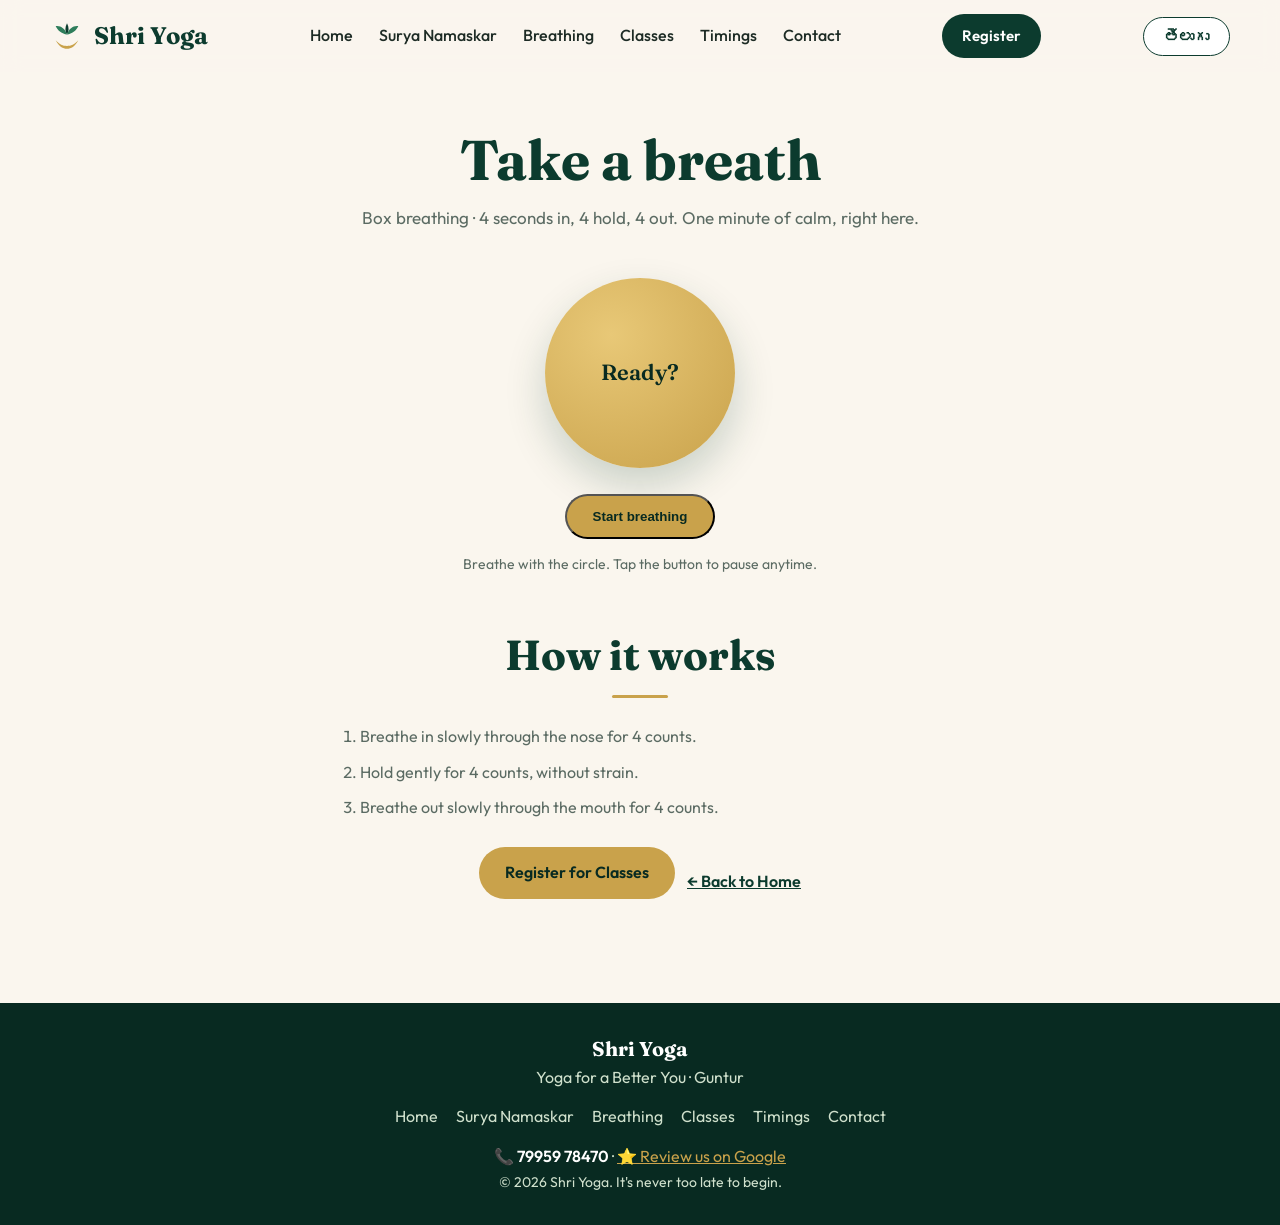
==== breathe.html @ 30322339 "Menu site: neat home plus Surya and Breathing pages" ====
<!DOCTYPE html>
<html lang="en">
<head>
<meta charset="UTF-8">
<meta name="viewport" content="width=device-width, initial-scale=1.0">
<link rel="preconnect" href="https://fonts.googleapis.com">
<link rel="preconnect" href="https://fonts.gstatic.com" crossorigin>
<link href="https://fonts.googleapis.com/css2?family=Fraunces:opsz,wght@9..144,500;9..144,600;9..144,700&family=Outfit:wght@400;500;600;700&display=swap" rel="stylesheet">
<link rel="stylesheet" href="styles.css">
<link rel="icon" href="data:image/svg+xml,<svg xmlns='http://www.w3.org/2000/svg' viewBox='0 0 64 64'><rect width='64' height='64' rx='14' fill='%230c3b2e'/><path d='M32 12c4.5 8 4.5 15 0 22-4.5-7-4.5-14 0-22Z' fill='%23c9a24b'/><path d='M14 26c6 2 11 7 14 13-7-1-12-6-14-13Zm36 0c-6 2-11 7-14 13 7-1 12-6 14-13Z' fill='%23c9a24b'/><path d='M12 40c6 6 13 9 20 9s14-3 20-9c-5 8-12 12-20 12S17 48 12 40Z' fill='%23c9a24b'/></svg>">
<title>Breathing Exercises — Shri Yoga, Guntur</title>
<meta name="description" content="Box breathing with Shri Yoga, Guntur — breathe in 4, hold 4, breathe out 4.">
</head>
<body>
<nav id="nav">
  <div class="wrap nav-in">
    <a class="logo" href="index.html">
      <svg viewBox="0 0 48 48" fill="none" aria-hidden="true"><path d="M24 6c3 6 3 11 0 16-3-5-3-10 0-16Z" fill="#0c3b2e"/><path d="M24 22c-7-1-13-5-16-12 7-1 13 3 16 12Zm0 0c7-1 13-5 16-12-7-1-13 3-16 12Z" fill="#2e7d5b"/><path d="M8 30c6 6 10 8 16 8s10-2 16-8c-5 9-10 12-16 12S13 39 8 30Z" fill="#c9a24b"/></svg>
      Shri Yoga
    </a>
    <button class="menu-btn" id="menuBtn" type="button" aria-label="Menu">☰</button>
    <ul class="nav-links">
      <li><a href="index.html">Home</a></li>
      <li><a href="surya.html">Surya Namaskar</a></li>
      <li><a href="breathe.html">Breathing</a></li>
      <li><a href="index.html#classes">Classes</a></li>
      <li><a href="index.html#timings">Timings</a></li>
      <li><a href="index.html#contact">Contact</a></li>
    </ul>
    <a class="btn small" href="https://forms.gle/aTSgxCUhNtvd9ntq8" target="_blank" rel="noopener">Register</a>
    <button class="btn small lang-btn" id="langToggle" type="button">తెలుగు</button>
  </div>
</nav>

<header class="page-hero" id="top">
  <div class="wrap">
    <h1>Take a breath</h1>
    <p class="sub">Box breathing · 4 seconds in, 4 hold, 4 out. One minute of calm, right here.</p>
  </div>
</header>
<section class="section" style="padding-top:10px">
  <div class="wrap">
    <div class="breathe-wrap reveal">
      <div class="breathe-circle" id="breatheCircle"><span id="breathePhase">Ready?</span></div>
      <button class="btn gold" id="breatheBtn" type="button">Start breathing</button>
      <p class="breathe-note">Breathe with the circle. Tap the button to pause anytime.</p>
    </div>
    <h2 class="reveal" style="margin-top:56px">How it works</h2>
    <ol class="steps-list reveal">
      <li>Breathe in slowly through the nose for 4 counts.</li>
      <li>Hold gently for 4 counts, without strain.</li>
      <li>Breathe out slowly through the mouth for 4 counts.</li>
    </ol>
    <div class="cta-row reveal"><a class="btn gold" href="https://forms.gle/aTSgxCUhNtvd9ntq8" target="_blank" rel="noopener">Register for Classes</a><a class="back-link" href="index.html">← Back to Home</a></div>
  </div>
</section>

<footer>
  <b>Shri Yoga</b><br>
  <span class="foot-tag">Yoga for a Better You · Guntur</span><br>
  <div class="foot-links"><a href="index.html">Home</a><a href="surya.html">Surya Namaskar</a><a href="breathe.html">Breathing</a><a href="index.html#classes">Classes</a><a href="index.html#timings">Timings</a><a href="index.html#contact">Contact</a></div>
  <a href="tel:+917995978470" style="color:#fff;text-decoration:none;font-weight:600">📞 79959 78470</a> · <a href="https://g.page/r/CbifOy_LYxk5EBE/review" target="_blank" rel="noopener" style="color:#c9a24b">⭐ Review us on Google</a><br>
  <span style="font-size:14px">© 2026 Shri Yoga. It's never too late to begin.</span>
</footer>
<div class="sticky-bar">
  <a href="tel:+917995978470">📞 Call</a>
  <a href="https://wa.me/917995978470?text=Hi%20Shri%20Yoga!%20I%27d%20like%20to%20register%20for%20yoga%20classes." target="_blank" rel="noopener">💬 WhatsApp</a>
  <a class="gold" href="https://forms.gle/aTSgxCUhNtvd9ntq8" target="_blank" rel="noopener">Register</a>
</div>
<script src="app.js"></script>
</body>
</html>
---- styles.css ----
:root{
    --green:#0c3b2e; --green-dark:#082a21; --green-soft:#e7efe6;
    --cream:#faf6ee; --cream-2:#f3ecdd; --gold:#c9a24b; --gold-soft:#f3e9c8;
    --ink:#1d2b25; --muted:#5b6b63; --white:#ffffff;
    --shadow:0 18px 40px rgba(12,59,46,.14); --radius:22px;
  }
  *{margin:0;padding:0;box-sizing:border-box}
  html{scroll-behavior:smooth}
  body{font-family:'Outfit',system-ui,sans-serif;background:var(--cream);color:var(--ink);line-height:1.6;overflow-x:hidden}
  h1,h2,h3{font-family:'Fraunces',Georgia,serif;color:var(--green);line-height:1.15}
  a{color:inherit}
  .wrap{max-width:1120px;margin:0 auto;padding:0 20px}
  /* Nav */
  nav{position:sticky;top:0;z-index:50;background:rgba(250,246,238,.9);backdrop-filter:blur(10px);transition:box-shadow .3s}
  nav.scrolled{box-shadow:0 8px 30px rgba(12,59,46,.12)}
  .nav-in{display:flex;align-items:center;justify-content:space-between;padding:14px 0}
  .logo{display:flex;align-items:center;gap:10px;font-family:'Fraunces',Georgia,serif;font-size:24px;font-weight:700;color:var(--green);text-decoration:none}
  .logo svg{width:34px;height:34px}
  .nav-links{display:flex;gap:26px;list-style:none}
  .nav-links a{text-decoration:none;font-weight:500;color:var(--ink)}
  .nav-links a:hover{color:var(--green)}
  .btn{display:inline-block;background:var(--green);color:#fff;text-decoration:none;font-weight:600;padding:13px 26px;border-radius:999px;transition:transform .25s,box-shadow .25s,background .25s}
  .btn:hover{transform:translateY(-2px);box-shadow:0 12px 24px rgba(12,59,46,.28);background:var(--green-dark)}
  .btn.gold{background:var(--gold);color:var(--green-dark)}
  .btn.gold:hover{background:#b8913a}
  .btn.light{background:#fff;color:var(--green);border:1.5px solid var(--green)}
  .btn.small{padding:10px 20px;font-size:15px}
  /* Hero */
  .hero{padding:56px 0 64px;position:relative}
  .hero-grid{display:grid;grid-template-columns:1.05fr .95fr;gap:48px;align-items:center}
  .eyebrow{display:inline-block;background:var(--green-soft);color:var(--green);font-weight:700;letter-spacing:.14em;text-transform:uppercase;font-size:13px;padding:8px 16px;border-radius:999px}
  .hero h1{font-size:clamp(42px,6vw,68px);margin:20px 0 16px}
  .hero h1 em{color:var(--gold);font-style:normal}
  .hero p{font-size:18px;color:var(--muted);max-width:520px}
  .hero-cta{display:flex;gap:14px;flex-wrap:wrap;margin-top:28px}
  .hero-note{margin-top:18px;font-size:14px;color:var(--muted)}
  .hero-note b{color:#b3541e}
  .hero-img{position:relative}
  .hero-img img{width:100%;border-radius:28px;box-shadow:var(--shadow),0 0 0 1px rgba(201,162,75,.45);display:block;animation:imgIn .9s ease forwards,floaty 6s ease-in-out 1s infinite}
  @keyframes floaty{0%,100%{transform:translateY(0)}50%{transform:translateY(-10px)}}
  .float-badge{position:absolute;left:-14px;bottom:26px;background:var(--green);color:#fff;padding:12px 18px;border-radius:16px;box-shadow:var(--shadow);font-weight:600;font-size:15px}
  .float-badge span{color:var(--gold)}
  /* Reveal on scroll */
  .reveal{opacity:0;transform:translateY(26px);transition:opacity .7s ease,transform .7s ease}
  .reveal.visible{opacity:1;transform:none}
  /* Benefits */
  .section{padding:72px 0}
  .section h2{font-size:clamp(30px,4vw,42px);text-align:center}
  .section .sub{text-align:center;color:var(--muted);max-width:560px;margin:12px auto 0;font-size:17px}
  .benefits{display:grid;grid-template-columns:repeat(4,1fr);gap:18px;margin-top:40px}
  .benefit{background:#fff;border-radius:var(--radius);padding:28px 20px;text-align:center;box-shadow:0 8px 24px rgba(12,59,46,.07);transition:transform .3s,box-shadow .3s}
  .benefit:hover{transform:translateY(-6px);box-shadow:var(--shadow)}
  .benefit .ic{width:64px;height:64px;border-radius:50%;display:flex;align-items:center;justify-content:center;margin:0 auto 14px;font-size:28px}
  .benefit h3{font-size:20px}
  /* Offer banner */
  .offer{background:linear-gradient(135deg,var(--green),var(--green-dark));border-radius:28px;color:#fff;padding:40px;text-align:center;position:relative;overflow:hidden}
  .offer h2{color:#fff;font-size:clamp(28px,4vw,38px)}
  .offer p{color:#d8e4d6;margin-top:8px}
  .countdown{display:flex;gap:14px;justify-content:center;margin-top:26px;flex-wrap:wrap}
  .cd{background:rgba(255,255,255,.1);border:1px solid rgba(255,255,255,.2);border-radius:16px;padding:14px 18px;min-width:86px}
  .cd b{display:block;font-size:30px;font-family:'Fraunces',Georgia,serif;color:var(--gold)}
  .cd span{font-size:12px;letter-spacing:.12em;text-transform:uppercase;color:#cfe0cc}
  .offer-prices{margin-top:24px;font-size:18px}
  .offer-prices s{opacity:.6}
  .offer-prices b{color:var(--gold)}
  /* Pricing */
  .pricing{display:grid;grid-template-columns:1fr 1fr;gap:22px;margin-top:40px}
  .price-card{background:#fff;border-radius:26px;padding:36px 32px;box-shadow:0 8px 24px rgba(12,59,46,.07);position:relative;overflow:hidden;transition:transform .3s,box-shadow .3s}
  .price-card:hover{transform:translateY(-6px);box-shadow:var(--shadow)}
  .price-card.featured{border:2px solid var(--gold)}
  .tag{position:absolute;top:20px;right:-34px;transform:rotate(38deg);background:var(--gold);color:var(--green-dark);font-weight:700;font-size:13px;padding:6px 40px}
  .price-card h3{font-size:24px}
  .price-card .mode{color:var(--muted);margin:6px 0 18px}
  .price-row{margin:14px 0 4px}
  .price-row s{color:#9aa79f;font-size:22px}
  .price-row .now{font-family:'Fraunces',Georgia,serif;font-size:52px;color:var(--green);font-weight:700;line-height:1}
  .price-card ul{list-style:none;margin:20px 0 26px;color:var(--muted)}
  .price-card li{padding:7px 0 7px 28px;position:relative}
  .price-card li::before{content:"✓";position:absolute;left:0;color:var(--green);font-weight:700}
  /* Timings */
  .timings{display:grid;grid-template-columns:1fr 1fr;gap:22px;margin-top:40px}
  .time-card{background:#fff;border-radius:26px;padding:32px;display:flex;gap:20px;align-items:center;box-shadow:0 8px 24px rgba(12,59,46,.07);transition:transform .3s}
  .time-card:hover{transform:translateY(-4px)}
  .time-ic{width:72px;height:72px;flex:none;border-radius:50%;display:flex;align-items:center;justify-content:center;font-size:32px}
  .time-card h3{font-size:22px}
  .time-card .t{font-size:22px;font-weight:700;color:var(--ink)}
  .slots{text-align:center;margin-top:26px;font-weight:600;color:#b3541e}
  .pulse{display:inline-block;width:10px;height:10px;background:#d97706;border-radius:50%;margin-right:8px;animation:pulse 1.6s infinite}
  @keyframes pulse{0%{box-shadow:0 0 0 0 rgba(217,119,6,.5)}70%{box-shadow:0 0 0 10px rgba(217,119,6,0)}100%{box-shadow:0 0 0 0 rgba(217,119,6,0)}}
  /* Contact */
  .contact-grid{display:grid;grid-template-columns:1fr 1.1fr;gap:22px;margin-top:40px;align-items:stretch}
  .contact-card{background:#fff;border-radius:26px;padding:34px;box-shadow:0 8px 24px rgba(12,59,46,.07)}
  .contact-card h3{font-size:22px;margin-bottom:14px}
  .contact-card p{color:var(--muted);margin-bottom:18px}
  .contact-actions{display:flex;gap:12px;flex-wrap:wrap}
  .map{border:0;width:100%;height:100%;min-height:320px;border-radius:26px;box-shadow:0 8px 24px rgba(12,59,46,.07)}
  /* Gold underline accent under section headings */
  .section h2::after{content:"";display:block;width:56px;height:3px;background:var(--gold);margin:16px auto 0;border-radius:3px}
  /* Nav link underline grow */
  .nav-links a{position:relative;padding-bottom:4px}
  .nav-links a::after{content:"";position:absolute;left:0;bottom:0;width:0;height:2px;background:var(--gold);transition:width .3s}
  .nav-links a:hover::after{width:100%}
  /* Hero entrance */
  @keyframes rise{from{opacity:0;transform:translateY(26px)}to{opacity:1;transform:none}}
  @keyframes imgIn{from{opacity:0;transform:scale(.96)}to{opacity:1;transform:scale(1)}}
  .hero-copy > *{opacity:0;animation:rise .85s cubic-bezier(.22,.8,.3,1) forwards}
  .hero-copy > *:nth-child(1){animation-delay:.05s}
  .hero-copy > *:nth-child(2){animation-delay:.15s}
  .hero-copy > *:nth-child(3){animation-delay:.25s}
  .hero-copy > *:nth-child(4){animation-delay:.35s}
  .hero-copy > *:nth-child(5){animation-delay:.45s}
  .hero-copy > *:nth-child(6){animation-delay:.55s}
  /* Hero sunrise glow */
  .hero-img::before{content:"";position:absolute;width:75%;height:75%;right:-8%;top:-10%;background:radial-gradient(circle,rgba(201,162,75,.5),transparent 70%);filter:blur(18px);z-index:0}
  .hero-img img{position:relative;z-index:1}
  .float-badge{z-index:2}
  /* Gold marquee ribbon */
  .ribbon{background:var(--green);color:var(--gold);overflow:hidden;padding:13px 0;border-block:1px solid rgba(201,162,75,.4)}
  .ribbon-track{display:flex;width:max-content;animation:scrollX 30s linear infinite}
  .ribbon-track span{font-family:'Fraunces',Georgia,serif;font-size:18px;letter-spacing:.08em;white-space:nowrap}
  @keyframes scrollX{to{transform:translateX(-50%)}}
  /* Sticky mobile contact bar */
  .sticky-bar{display:none}
  /* v4 visual polish */
  .hero h1 em{background:linear-gradient(120deg,#c9a24b,#e8c877);-webkit-background-clip:text;background-clip:text;color:transparent}
  .benefit{border-top:4px solid rgba(201,162,75,.55)}
  .price-card{border-top:4px solid rgba(201,162,75,.55)}
  #classes{background:#eaf2e8}
  #contact{background:var(--cream-2)}
  .offer::after{content:"";position:absolute;top:0;left:-60%;width:40%;height:100%;background:linear-gradient(100deg,transparent,rgba(255,255,255,.14),transparent);transform:skewX(-20deg);animation:shine 5.5s ease-in-out infinite}
  @keyframes shine{0%,55%{left:-60%}100%{left:130%}}
  .foot-links{display:flex;gap:18px;justify-content:center;flex-wrap:wrap;margin:14px 0}
  .foot-links a{color:#cfe0cc;text-decoration:none}
  .foot-links a:hover{color:#fff}
  /* v5: desktop polish */
  @media(min-width:1100px){
    .wrap{max-width:1180px}
    .hero{padding:72px 0 84px}
    .hero-grid{gap:64px}
    .section{padding:84px 0}
    .benefits{gap:22px}
  }
  /* v5: greeting + day themes */
  .hero-greet{color:var(--gold);font-weight:700;letter-spacing:.12em;text-transform:uppercase;font-size:13px;margin-bottom:10px}
  body.dusk .hero{background:linear-gradient(180deg,#fdf3df,#fbeed3)}
  body.night .hero{background:linear-gradient(180deg,#0c3b2e,#082a21)}
  body.night .hero h1{color:#faf6ee}
  body.night .hero p{color:#cfe0cc}
  body.night .eyebrow{background:rgba(255,255,255,.12);color:#f3e9c8}
  body.night .hero-note{color:#9db8a6}
  .lang-btn{background:#fff;color:var(--green);border:1.5px solid var(--green)}
  /* v5: blooming lotus */
  .lotus-wrap{text-align:center;margin-top:6px}
  .lotus-svg{width:150px;height:100px;overflow:visible}
  .lotus-petal{transform-box:view-box;transform-origin:60px 78px;transform:rotate(var(--r)) scaleY(calc(.45 + .55*var(--bloom,.45)))}
  /* v5: Surya explorer */
  .explorer{margin-top:30px}
  .exp-title{color:#fff;font-size:24px}
  .exp-sub{color:#cfe0cc;margin-top:6px}
  .chips{display:flex;flex-wrap:wrap;gap:10px;justify-content:center;margin-top:20px}
  .chip{background:rgba(255,255,255,.1);border:1px solid rgba(255,255,255,.25);color:#e9efe8;padding:9px 14px;border-radius:999px;font-weight:600;cursor:pointer;font-size:14px}
  .chip.active{background:var(--gold);color:#082a21;border-color:var(--gold)}
  .exp-card{margin:20px auto 0;max-width:560px;background:rgba(255,255,255,.08);border:1px solid rgba(255,255,255,.18);border-radius:18px;padding:22px}
  .exp-card b{display:block;color:#fff;font-family:'Fraunces',Georgia,serif;font-size:22px}
  .exp-card span{display:inline-block;margin-top:8px;background:var(--gold);color:#082a21;font-weight:700;font-size:13px;padding:5px 12px;border-radius:999px}
  .exp-card p{color:#d8e4d6;margin-top:10px}
  /* v5: next batch pill */
  .next-batch{text-align:center;margin-top:22px}
  .next-batch span{display:inline-block;background:#e7efe6;border:1px solid #cfe0cc;color:#0c3b2e;font-weight:600;padding:11px 22px;border-radius:999px}
  /* v5: breathe widget */
  .breathe-wrap{text-align:center}
  .breathe-circle{width:190px;height:190px;margin:26px auto;border-radius:50%;background:radial-gradient(circle at 35% 30%,#e8c877,#c9a24b);display:flex;align-items:center;justify-content:center;box-shadow:0 18px 40px rgba(12,59,46,.2);transition:transform 4s ease-in-out}
  .breathe-circle span{font-family:'Fraunces',Georgia,serif;font-size:22px;color:#082a21;font-weight:600;padding:0 14px}
  .breathe-note{color:var(--muted);margin-top:14px;font-size:14px}
  /* Surya Namaskar */
  .surya{background:linear-gradient(160deg,var(--green),var(--green-dark));border-radius:28px;padding:44px 34px;color:#e9efe8;text-align:center}
  .surya h2{color:#fff}
  .surya .sub{color:#cfe0cc}
  .surya-frame{margin-top:30px;border-radius:20px;overflow:hidden;box-shadow:0 24px 50px rgba(0,0,0,.35)}
  .surya-scroll{overflow-x:auto}
  .surya-scroll img{display:block;width:100%;min-width:760px;animation:breathe 7s ease-in-out infinite}
  @keyframes breathe{0%,100%{transform:scale(1)}50%{transform:scale(1.018)}}
  .surya-note{margin-top:16px;font-size:13px;color:#9db8a6}
  footer{background:var(--green-dark);color:#cfe0cc;text-align:center;padding:30px 20px;margin-top:20px}
  footer b{color:#fff;font-family:'Fraunces',Georgia,serif;font-size:20px}
  @media(max-width:820px){
    .hero-grid,.pricing,.timings,.contact-grid{grid-template-columns:1fr}
    .benefits{grid-template-columns:1fr 1fr}
    .nav-links{display:none}
    .surya{padding:32px 18px}
    .hero{padding-top:36px}
    body{padding-bottom:58px}
    .sticky-bar{display:flex;position:fixed;left:0;right:0;bottom:0;z-index:70;background:var(--green);padding:10px 12px;gap:10px;justify-content:center;box-shadow:0 -6px 20px rgba(0,0,0,.25)}
    .sticky-bar a{flex:1;text-align:center;background:rgba(255,255,255,.12);color:#fff;text-decoration:none;font-weight:600;padding:11px 6px;border-radius:999px;font-size:14px}
    .sticky-bar a.gold{background:var(--gold);color:var(--green-dark)}
    .float-badge{left:10px}
  }

/* menu: hamburger + page heroes */
.menu-btn{display:none}
.page-hero{padding:56px 0 10px;text-align:center}
.page-hero h1{font-size:clamp(38px,5vw,56px)}
.page-hero .sub{color:var(--muted);max-width:560px;margin:12px auto 0;font-size:17px}
.back-link{display:inline-block;margin-top:22px;font-weight:600;color:var(--green)}
.steps-list{max-width:560px;margin:26px auto;text-align:left;color:var(--muted)}
.steps-list li{margin:10px 0}
.cta-row{display:flex;gap:12px;justify-content:center;flex-wrap:wrap;margin-top:26px}
@media(max-width:820px){
  .menu-btn{display:block;background:none;border:0;font-size:26px;color:var(--green);cursor:pointer;line-height:1}
  .nav-links{display:none}
  .nav-links.open{display:flex;flex-direction:column;position:absolute;top:100%;left:0;right:0;background:var(--cream);padding:18px 20px;gap:14px;box-shadow:0 18px 30px rgba(12,59,46,.15)}
}
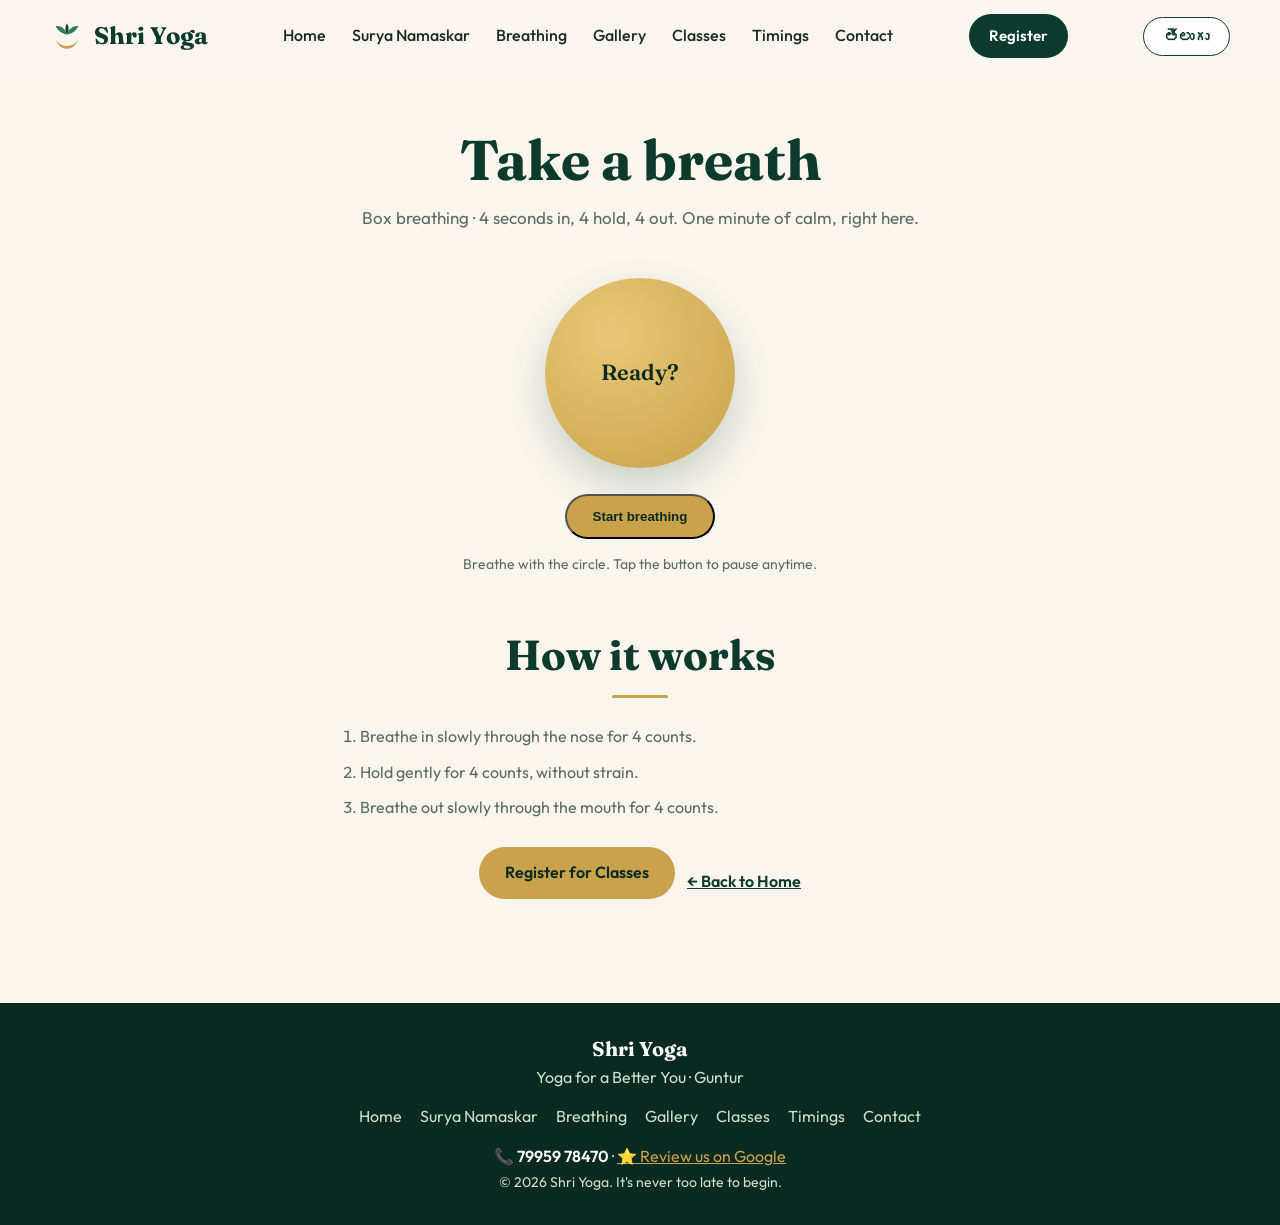
==== commit 647bf749: "Gallery page: 3 online plus 29 offline class photos, home preview strip" ====
--- a/breathe.html
+++ b/breathe.html
@@ -23,6 +23,7 @@
       <li><a href="index.html">Home</a></li>
       <li><a href="surya.html">Surya Namaskar</a></li>
       <li><a href="breathe.html">Breathing</a></li>
+      <li><a href="gallery.html">Gallery</a></li>
       <li><a href="index.html#classes">Classes</a></li>
       <li><a href="index.html#timings">Timings</a></li>
       <li><a href="index.html#contact">Contact</a></li>
@@ -58,7 +59,7 @@
 <footer>
   <b>Shri Yoga</b><br>
   <span class="foot-tag">Yoga for a Better You · Guntur</span><br>
-  <div class="foot-links"><a href="index.html">Home</a><a href="surya.html">Surya Namaskar</a><a href="breathe.html">Breathing</a><a href="index.html#classes">Classes</a><a href="index.html#timings">Timings</a><a href="index.html#contact">Contact</a></div>
+  <div class="foot-links"><a href="index.html">Home</a><a href="surya.html">Surya Namaskar</a><a href="breathe.html">Breathing</a><a href="gallery.html">Gallery</a><a href="index.html#classes">Classes</a><a href="index.html#timings">Timings</a><a href="index.html#contact">Contact</a></div>
   <a href="tel:+917995978470" style="color:#fff;text-decoration:none;font-weight:600">📞 79959 78470</a> · <a href="https://g.page/r/CbifOy_LYxk5EBE/review" target="_blank" rel="noopener" style="color:#c9a24b">⭐ Review us on Google</a><br>
   <span style="font-size:14px">© 2026 Shri Yoga. It's never too late to begin.</span>
 </footer>
--- a/styles.css
+++ b/styles.css
@@ -211,3 +211,15 @@
   .nav-links{display:none}
   .nav-links.open{display:flex;flex-direction:column;position:absolute;top:100%;left:0;right:0;background:var(--cream);padding:18px 20px;gap:14px;box-shadow:0 18px 30px rgba(12,59,46,.15)}
 }
+
+/* gallery + home preview strip */
+.gallery-grid{display:grid;grid-template-columns:repeat(auto-fill,minmax(260px,1fr));gap:16px;margin-top:24px}
+.gallery-grid img{width:100%;height:220px;object-fit:cover;border-radius:16px;display:block}
+.gal-title{margin-top:48px}
+.preview-strip{display:grid;grid-template-columns:repeat(4,1fr);gap:14px;margin-top:24px}
+.preview-strip img{width:100%;height:150px;object-fit:cover;border-radius:14px;display:block}
+@media(max-width:820px){
+  .preview-strip{grid-template-columns:repeat(2,1fr)}
+  .preview-strip img{height:120px}
+  .gallery-grid img{height:180px}
+}
